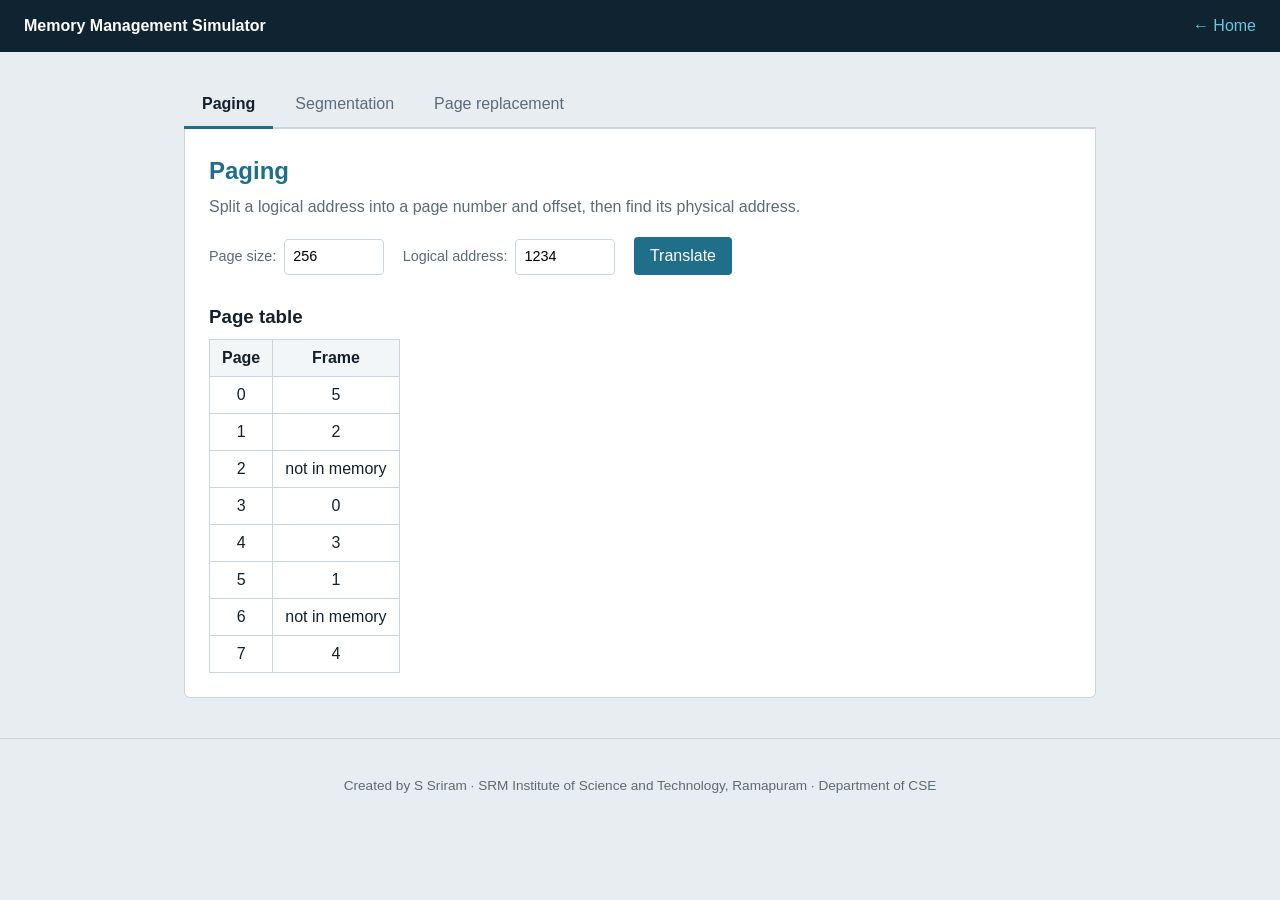
==== simulator.html @ 38440cb8 "Add files via upload" ====
<!DOCTYPE html>
<html lang="en">
<head>
    <meta charset="UTF-8">
    <meta name="viewport" content="width=device-width, initial-scale=1.0">
    <title>Simulator - Memory Management Simulator</title>
    <link rel="stylesheet" href="style.css">
</head>
<body>

    <div class="topbar">
        <strong>Memory Management Simulator</strong>
        <a href="index.html">← Home</a>
    </div>

    <main>
        <div class="tabs">
            <button class="active" data-tab="paging">Paging</button>
            <button data-tab="seg">Segmentation</button>
            <button data-tab="vm">Page replacement</button>
        </div>

        <!-- ===== Paging ===== -->
        <section class="tab active" id="tab-paging">
            <h2>Paging</h2>
            <p class="intro">Split a logical address into a page number and offset, then find its physical address.</p>
            <label>Page size: <input id="pageSize" type="number" value="256"></label>
            <label>Logical address: <input id="address" type="number" value="1234"></label>
            <button id="translateBtn">Translate</button>
            <p id="result"></p>
            <h3>Page table</h3>
            <table id="pageTable"></table>
        </section>

        <!-- ===== Segmentation ===== -->
        <section class="tab" id="tab-seg">
            <h2>Segmentation</h2>
            <p class="intro">Use a segment's base and limit to translate an address, or catch a segmentation fault.</p>
            <label>Segment number: <input id="segNo" type="number" value="2"></label>
            <label>Offset: <input id="segOffset" type="number" value="53"></label>
            <button id="segBtn">Translate</button>
            <p id="segResult"></p>
            <h3>Segment table</h3>
            <table id="segTable"></table>
        </section>

        <!-- ===== Page replacement ===== -->
        <section class="tab" id="tab-vm">
            <h2>Page replacement</h2>
            <p class="intro">FIFO, LRU and Optimal run together on the same reference string so you can compare them.</p>
            <label>Reference string: <input id="refString" value="7 0 1 2 0 3 0 4 2 3 0 3 2 1 2 0 1 7 0 1"></label>
            <label>Frames: <input id="frameCount" type="number" value="3" min="1"></label>
            <button id="runBtn">Run all algorithms</button>
            <p id="vmResult"></p>

            <div id="stats" class="stats"></div>
            <div id="details"></div>
        </section>
    </main>

    <footer>
        <p>Created by S Sriram · SRM Institute of Science and Technology, Ramapuram · Department of CSE</p>
    </footer>

    <script src="script.js"></script>
</body>
</html>
---- style.css ----
* { box-sizing: border-box; }

body {
  margin: 0;
  font-family: "Segoe UI", sans-serif;
  background: #e8edf2;
  color: #14202b;
  line-height: 1.5;
}

/* ----- Front page ----- */
.hero {
  background: #0f2430;
  color: white;
  text-align: center;
  padding: 80px 24px 60px;
}
.tag {
  color: #6fc3dc;
  letter-spacing: 0.12em;
  text-transform: uppercase;
  font-size: 0.85rem;
  margin: 0 0 12px;
}
.hero h1 {
  font-size: clamp(2rem, 6vw, 3.4rem);
  margin: 0 0 14px;
  line-height: 1.15;
}
.sub {
  max-width: 560px;
  margin: 0 auto 28px;
  color: #b7cbd6;
  font-size: 1.1rem;
}
a.start {
  display: inline-block;
  padding: 12px 30px;
  font-size: 1.05rem;
  background: #2aa3c4;
  color: #0f2430;
  font-weight: 600;
  border-radius: 4px;
  text-decoration: none;
}
a.start:hover { background: #6fc3dc; }

.blocks {
  display: grid;
  grid-template-columns: repeat(16, 1fr);
  gap: 6px;
  max-width: 520px;
  margin: 44px auto 0;
}
.blocks span {
  aspect-ratio: 1;
  border-radius: 3px;
  background: #1c3a4b;
}
.blocks span.used { background: #2aa3c4; }

/* ----- Cards ----- */
.cards {
  display: grid;
  grid-template-columns: repeat(auto-fit, minmax(220px, 1fr));
  gap: 18px;
  max-width: 960px;
  margin: -30px auto 50px;
  padding: 0 24px;
}
a.card {
  display: block;
  text-decoration: none;
  color: inherit;
  background: white;
  border-radius: 8px;
  padding: 20px;
  border-top: 4px solid #1f6f8b;
  box-shadow: 0 2px 8px rgba(15, 36, 48, 0.12);
}
a.card:hover { transform: translateY(-3px); }
.card h3 { margin: 0 0 6px; color: #1f6f8b; }
.card p { margin: 0; font-size: 0.92rem; color: #5b6b7a; }

/* ----- Simulator page ----- */
.topbar {
  background: #0f2430;
  padding: 14px 24px;
  display: flex;
  justify-content: space-between;
  align-items: center;
}
.topbar strong { color: white; }
.topbar a { color: #6fc3dc; text-decoration: none; }
.topbar a:hover { color: white; }

main {
  max-width: 960px;
  margin: 30px auto 40px;
  padding: 0 24px;
}
.tabs { display: flex; gap: 4px; border-bottom: 2px solid #cbd5df; }
.tabs button {
  background: none;
  color: #5b6b7a;
  border-radius: 0;
  padding: 10px 18px;
  border-bottom: 3px solid transparent;
  margin-bottom: -2px;
}
.tabs button:hover { background: none; color: #14202b; }
.tabs button.active {
  color: #14202b;
  font-weight: 600;
  border-bottom-color: #1f6f8b;
}

.tab {
  display: none;
  background: white;
  padding: 24px;
  border: 1px solid #cbd5df;
  border-top: 0;
  border-radius: 0 0 6px 6px;
}
.tab.active { display: block; }
.tab h2 { margin: 0 0 6px; color: #1f6f8b; }
.intro { margin: 0 0 18px; color: #5b6b7a; }
h3 { margin: 18px 0 8px; }

label {
  display: inline-block;
  margin: 0 14px 10px 0;
  color: #5b6b7a;
  font-size: 0.9rem;
}
input, select {
  padding: 6px 8px;
  border: 1px solid #cbd5df;
  border-radius: 4px;
  font: inherit;
  margin-left: 4px;
}
input[type=number] { width: 100px; }
#refString { width: 340px; max-width: 100%; }

button {
  padding: 7px 16px;
  background: #1f6f8b;
  color: white;
  border: 0;
  border-radius: 4px;
  font: inherit;
  cursor: pointer;
}
button:hover { background: #17566d; }

#result, #segResult {
  background: #f3f6f9;
  border-left: 4px solid #1f6f8b;
  padding: 10px 14px;
  border-radius: 0 4px 4px 0;
}
#vmResult { color: #b4235a; }
p:empty { display: none; }

table { border-collapse: collapse; background: white; }
td, th { border: 1px solid #cbd5df; padding: 6px 12px; text-align: center; }
th { background: #f3f6f9; }

.fault { background: #fbe3ec; color: #b4235a; }
.hit { background: #e1f2e8; color: #2e7d4f; }
.evict { color: #5b6b7a; font-size: 0.85rem; }

/* ----- Page replacement results ----- */
.stats {
  display: grid;
  grid-template-columns: repeat(auto-fit, minmax(200px, 1fr));
  gap: 16px;
  margin: 24px 0;
}
.stat {
  position: relative;
  background: white;
  border: 1px solid #cbd5df;
  border-top: 4px solid #8aa0b0;
  border-radius: 8px;
  padding: 18px;
}
.stat.best {
  border-top-color: #2e7d4f;
  box-shadow: 0 2px 10px rgba(46, 125, 79, 0.2);
}
.stat h3 {
  margin: 0;
  color: #5b6b7a;
  font-size: 0.95rem;
  text-transform: uppercase;
  letter-spacing: 0.06em;
}
.stat .num { font-size: 2.6rem; font-weight: 700; line-height: 1.1; margin: 6px 0 2px; }
.stat small { color: #5b6b7a; }
.badge {
  position: absolute;
  top: 12px;
  right: 12px;
  background: #e1f2e8;
  color: #2e7d4f;
  font-size: 0.75rem;
  font-weight: 600;
  padding: 3px 9px;
  border-radius: 20px;
}
.bar { height: 8px; background: #e8edf2; border-radius: 4px; margin-top: 12px; overflow: hidden; }
.bar div { width: 0; height: 100%; background: #8aa0b0; border-radius: 4px; transition: width 0.8s; }
.stat.best .bar div { background: #2e7d4f; }

.algo-card {
  background: white;
  border: 1px solid #cbd5df;
  border-radius: 8px;
  padding: 20px;
  margin-bottom: 20px;
}
.algo-card h3 { margin: 0 0 2px; color: #1f6f8b; font-size: 1.2rem; }
.desc { margin: 0 0 14px; color: #5b6b7a; font-size: 0.92rem; }
.scroll { overflow-x: auto; }

footer {
  text-align: center;
  padding: 24px;
  color: #5b6b7a;
  font-size: 0.85rem;
  border-top: 1px solid #cbd5df;
}
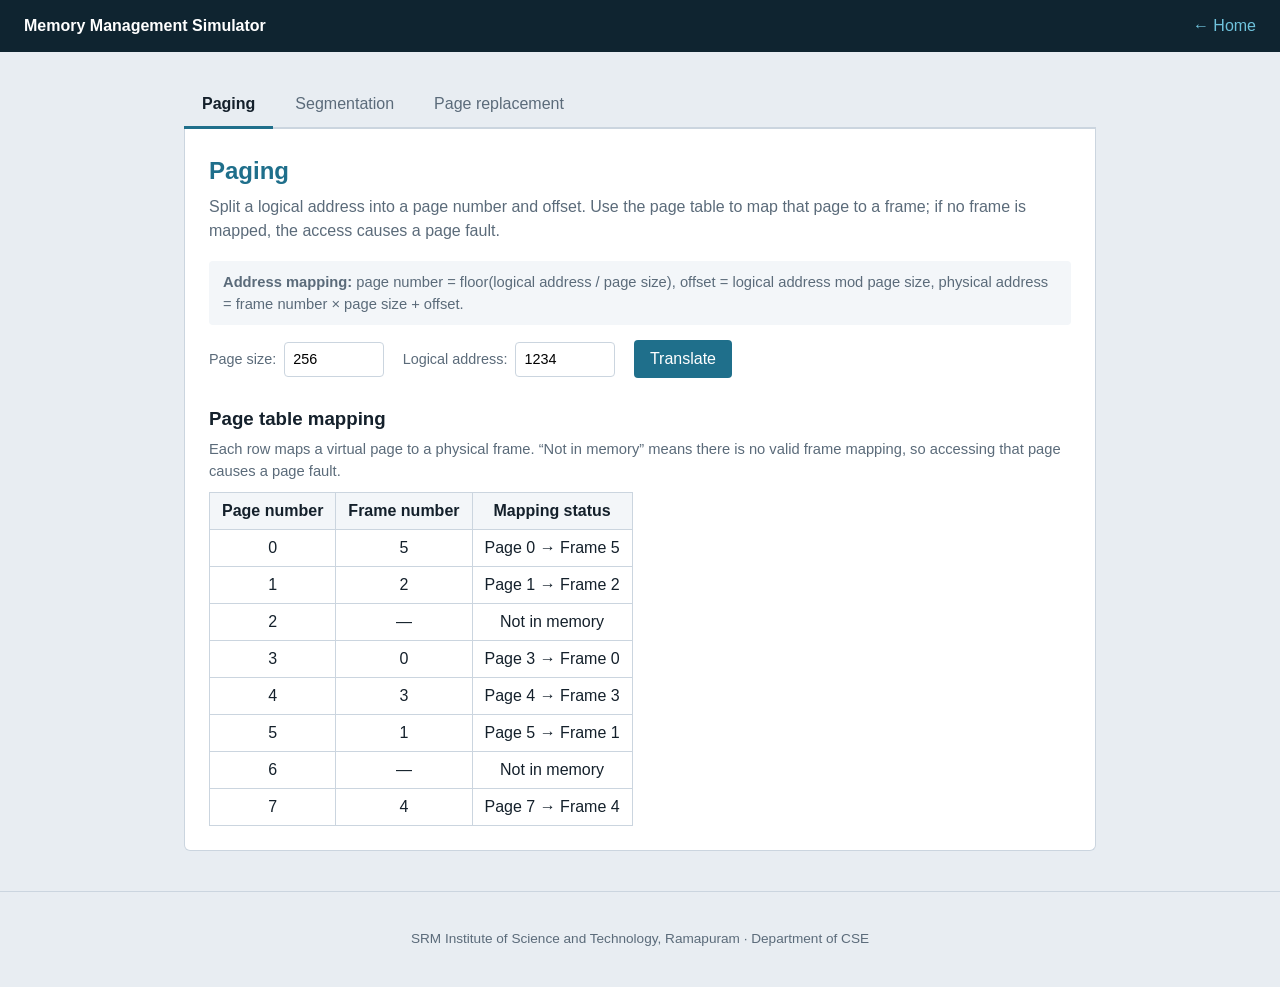
==== commit f8fc9b36: "Add files via upload" ====
--- a/simulator.html
+++ b/simulator.html
@@ -23,24 +23,28 @@
         <!-- ===== Paging ===== -->
         <section class="tab active" id="tab-paging">
             <h2>Paging</h2>
-            <p class="intro">Split a logical address into a page number and offset, then find its physical address.</p>
+            <p class="intro">Split a logical address into a page number and offset. Use the page table to map that page to a frame; if no frame is mapped, the access causes a page fault.</p>
+            <p class="paging-formula"><strong>Address mapping:</strong> page number = floor(logical address / page size), offset = logical address mod page size, physical address = frame number × page size + offset.</p>
             <label>Page size: <input id="pageSize" type="number" value="256"></label>
             <label>Logical address: <input id="address" type="number" value="1234"></label>
             <button id="translateBtn">Translate</button>
             <p id="result"></p>
-            <h3>Page table</h3>
+            <h3>Page table mapping</h3>
+            <p class="table-note">Each row maps a virtual page to a physical frame. “Not in memory” means there is no valid frame mapping, so accessing that page causes a page fault.</p>
             <table id="pageTable"></table>
         </section>
 
         <!-- ===== Segmentation ===== -->
         <section class="tab" id="tab-seg">
             <h2>Segmentation</h2>
-            <p class="intro">Use a segment's base and limit to translate an address, or catch a segmentation fault.</p>
+            <p class="intro">A logical address is a segment number and an offset. Look up the segment's base and limit; the offset must be smaller than the limit before it can be added to the base.</p>
+            <p class="paging-formula"><strong>Address mapping:</strong> if offset &lt; limit, physical address = base + offset; otherwise, the address is invalid and causes a segmentation fault.</p>
             <label>Segment number: <input id="segNo" type="number" value="2"></label>
             <label>Offset: <input id="segOffset" type="number" value="53"></label>
             <button id="segBtn">Translate</button>
             <p id="segResult"></p>
-            <h3>Segment table</h3>
+            <h3>Segment table mapping</h3>
+            <p class="table-note">Base is the starting physical address. Limit is the segment size and the offset must be in the range 0 to limit − 1.</p>
             <table id="segTable"></table>
         </section>
 
@@ -59,7 +63,7 @@
     </main>
 
     <footer>
-        <p>Created by S Sriram · SRM Institute of Science and Technology, Ramapuram · Department of CSE</p>
+        <p> SRM Institute of Science and Technology, Ramapuram · Department of CSE</p>
     </footer>
 
     <script src="script.js"></script>
--- a/style.css
+++ b/style.css
@@ -161,6 +161,20 @@
   padding: 10px 14px;
   border-radius: 0 4px 4px 0;
 }
+#result, #segResult {
+  white-space: pre-line;
+  line-height: 1.6;
+}
+.paging-formula, .table-note {
+  color: #5b6b7a;
+  font-size: 0.92rem;
+}
+.paging-formula {
+  background: #f3f6f9;
+  border-radius: 4px;
+  padding: 10px 14px;
+}
+.table-note { margin: -4px 0 10px; }
 #vmResult { color: #b4235a; }
 p:empty { display: none; }
 
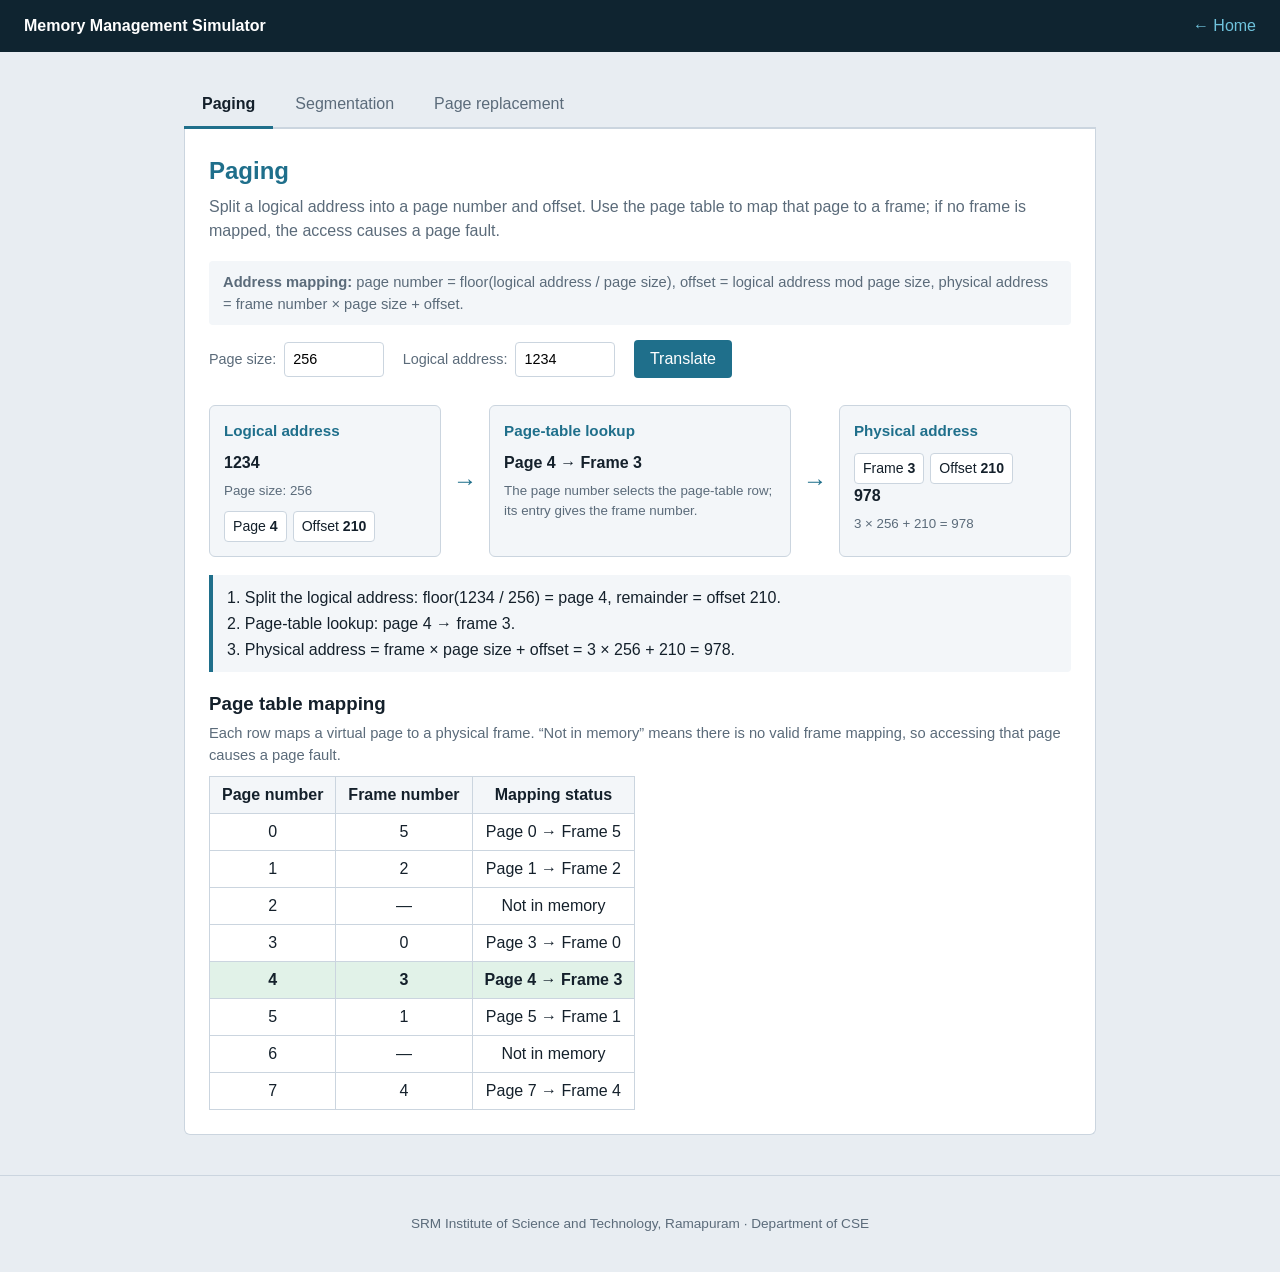
==== commit ec3c8b2b: "Add files via upload" ====
--- a/simulator.html
+++ b/simulator.html
@@ -28,6 +28,33 @@
             <label>Page size: <input id="pageSize" type="number" value="256"></label>
             <label>Logical address: <input id="address" type="number" value="1234"></label>
             <button id="translateBtn">Translate</button>
+            <div class="paging-flow" aria-label="Paging address translation flow" aria-live="polite">
+                <div class="paging-stage">
+                    <h3>Logical address</h3>
+                    <strong id="flowLogical">—</strong>
+                    <small id="flowSplit">Split into page number and offset</small>
+                    <div class="address-parts">
+                        <span>Page <strong id="flowPage">—</strong></span>
+                        <span>Offset <strong id="flowOffset">—</strong></span>
+                    </div>
+                </div>
+                <span class="flow-arrow" aria-hidden="true">→</span>
+                <div class="paging-stage" id="flowLookupStage">
+                    <h3>Page-table lookup</h3>
+                    <strong id="flowMapping">Page — → Frame —</strong>
+                    <small>The page number selects the page-table row; its entry gives the frame number.</small>
+                </div>
+                <span class="flow-arrow" aria-hidden="true">→</span>
+                <div class="paging-stage" id="flowPhysicalStage">
+                    <h3>Physical address</h3>
+                    <div class="address-parts">
+                        <span>Frame <strong id="flowFrame">—</strong></span>
+                        <span>Offset <strong id="flowPhysicalOffset">—</strong></span>
+                    </div>
+                    <strong id="flowPhysical">—</strong>
+                    <small id="flowFormula">Frame × page size + offset</small>
+                </div>
+            </div>
             <p id="result"></p>
             <h3>Page table mapping</h3>
             <p class="table-note">Each row maps a virtual page to a physical frame. “Not in memory” means there is no valid frame mapping, so accessing that page causes a page fault.</p>
@@ -42,6 +69,32 @@
             <label>Segment number: <input id="segNo" type="number" value="2"></label>
             <label>Offset: <input id="segOffset" type="number" value="53"></label>
             <button id="segBtn">Translate</button>
+            <div class="paging-flow" aria-label="Segmentation address translation flow" aria-live="polite">
+                <div class="paging-stage">
+                    <h3>Logical address</h3>
+                    <div class="address-parts">
+                        <span>Segment <strong id="flowSegment">—</strong></span>
+                        <span>Offset <strong id="flowSegOffset">—</strong></span>
+                    </div>
+                    <small>The segment number selects an entry in the segment table.</small>
+                </div>
+                <span class="flow-arrow" aria-hidden="true">→</span>
+                <div class="paging-stage" id="flowSegLookupStage">
+                    <h3>Segment-table lookup</h3>
+                    <div class="address-parts">
+                        <span>Base <strong id="flowBase">—</strong></span>
+                        <span>Limit <strong id="flowLimit">—</strong></span>
+                    </div>
+                    <strong id="flowSegCheck">Check offset against limit</strong>
+                    <small id="flowSegStatus">The offset must be less than the segment limit.</small>
+                </div>
+                <span class="flow-arrow" aria-hidden="true">→</span>
+                <div class="paging-stage" id="flowSegPhysicalStage">
+                    <h3>Physical address</h3>
+                    <strong id="flowSegPhysical">—</strong>
+                    <small id="flowSegFormula">Base + offset</small>
+                </div>
+            </div>
             <p id="segResult"></p>
             <h3>Segment table mapping</h3>
             <p class="table-note">Base is the starting physical address. Limit is the segment size and the offset must be in the range 0 to limit − 1.</p>
--- a/style.css
+++ b/style.css
@@ -175,6 +175,61 @@
   padding: 10px 14px;
 }
 .table-note { margin: -4px 0 10px; }
+.paging-flow {
+  display: grid;
+  grid-template-columns: minmax(0, 1fr) auto minmax(0, 1.3fr) auto minmax(0, 1fr);
+  align-items: stretch;
+  gap: 12px;
+  margin: 18px 0;
+}
+.paging-stage {
+  min-width: 0;
+  padding: 14px;
+  background: #f3f6f9;
+  border: 1px solid #cbd5df;
+  border-radius: 6px;
+}
+.paging-stage h3 {
+  margin: 0 0 8px;
+  color: #1f6f8b;
+  font-size: 0.95rem;
+}
+.paging-stage > strong {
+  display: block;
+  overflow-wrap: anywhere;
+}
+.paging-stage small {
+  display: block;
+  margin-top: 6px;
+  color: #5b6b7a;
+}
+.address-parts {
+  display: flex;
+  flex-wrap: wrap;
+  gap: 6px;
+  margin-top: 10px;
+}
+.address-parts span {
+  padding: 4px 8px;
+  background: white;
+  border: 1px solid #cbd5df;
+  border-radius: 4px;
+  font-size: 0.88rem;
+}
+.flow-arrow {
+  align-self: center;
+  color: #1f6f8b;
+  font-size: 1.5rem;
+  font-weight: 700;
+}
+.paging-stage.is-unavailable {
+  background: #fbe3ec;
+  border-color: #e7a9bf;
+}
+.current-page td {
+  background: #e1f2e8;
+  font-weight: 600;
+}
 #vmResult { color: #b4235a; }
 p:empty { display: none; }
 
@@ -229,6 +284,16 @@
 .bar div { width: 0; height: 100%; background: #8aa0b0; border-radius: 4px; transition: width 0.8s; }
 .stat.best .bar div { background: #2e7d4f; }
 
+@media (max-width: 700px) {
+  .paging-flow {
+    grid-template-columns: 1fr;
+  }
+  .flow-arrow {
+    justify-self: center;
+    transform: rotate(90deg);
+  }
+}
+
 .algo-card {
   background: white;
   border: 1px solid #cbd5df;
